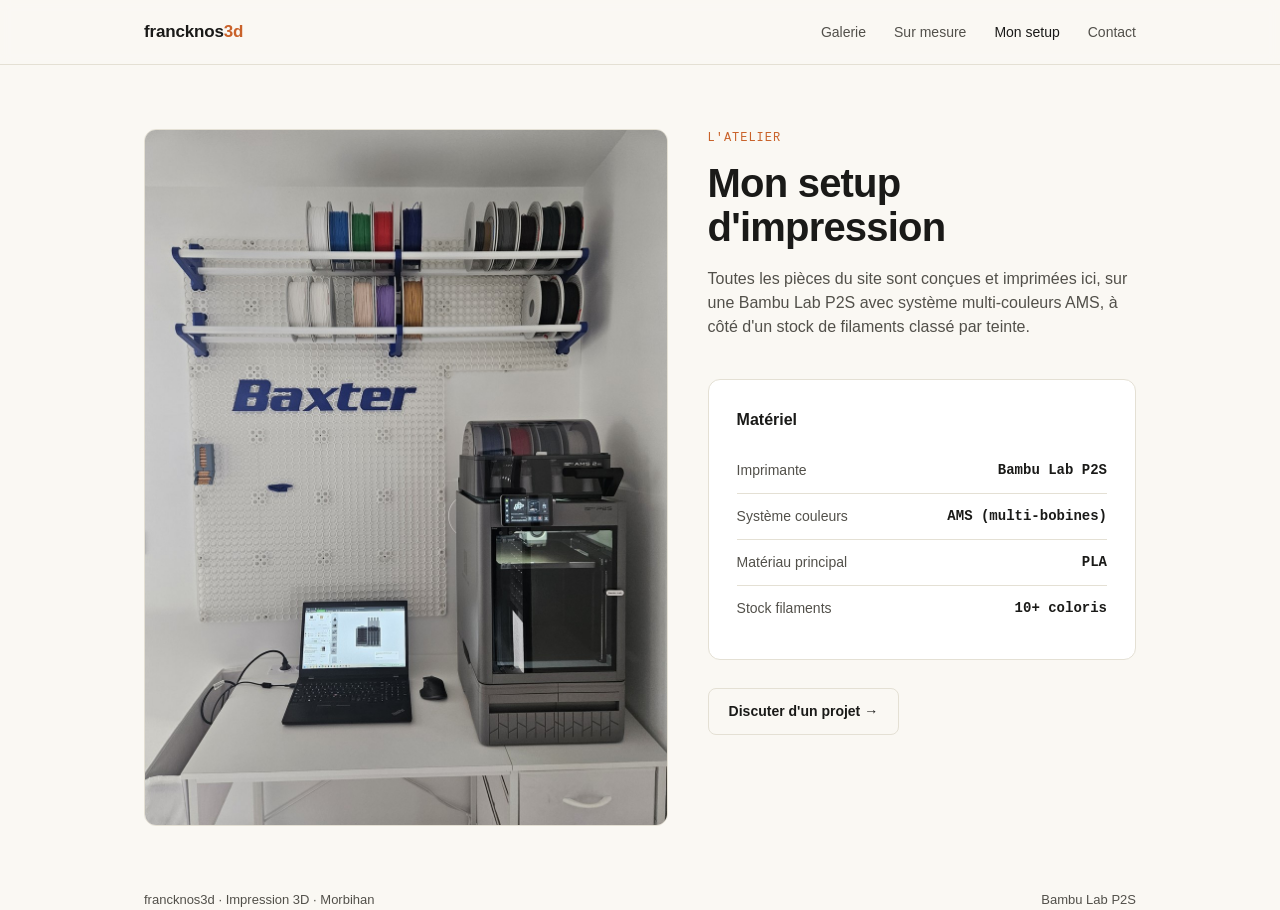
==== setup.html @ 126cc0fb "Horloge squelette en tête, page Mon Setup, correction galerie" ====
<!DOCTYPE html>
<html lang="fr">
<head>
<meta charset="UTF-8">
<meta name="viewport" content="width=device-width, initial-scale=1.0">
<title>Mon setup — Francknos 3D</title>
<meta name="description" content="Le setup d'impression 3D : Bambu Lab P2S et stock de filaments.">
<style>
  :root {
    --ink: #1a1a18;
    --ink-soft: #52504a;
    --surface: #faf8f3;
    --surface-raised: #ffffff;
    --border: #e4e0d4;
    --accent: #c9622a;
    --mono: "JetBrains Mono", "SF Mono", Consolas, monospace;
    --sans: -apple-system, "Segoe UI", Roboto, "Helvetica Neue", Arial, sans-serif;
  }
  * { box-sizing: border-box; }
  html { scroll-behavior: smooth; }
  body { margin: 0; font-family: var(--sans); color: var(--ink); background: var(--surface); line-height: 1.5; }
  a { color: inherit; }
  .wrap { max-width: 1040px; margin: 0 auto; padding: 0 24px; }

  header.top {
    position: sticky; top: 0; z-index: 10;
    background: rgba(250,248,243,0.92); backdrop-filter: blur(6px);
    border-bottom: 1px solid var(--border);
  }
  nav.wrap { display: flex; align-items: center; justify-content: space-between; height: 64px; }
  .brand { font-weight: 700; font-size: 17px; letter-spacing: -0.01em; text-decoration: none; }
  .brand span { color: var(--accent); }
  .navlinks { display: flex; gap: 28px; font-size: 14px; }
  .navlinks a { text-decoration: none; color: var(--ink-soft); font-weight: 500; }
  .navlinks a:hover, .navlinks a.active { color: var(--ink); }

  section { padding: 64px 0; }
  .eyebrow {
    font-family: var(--mono); font-size: 12px; text-transform: uppercase; letter-spacing: 0.08em;
    color: var(--accent); margin: 0 0 14px;
  }
  h1 { font-size: clamp(28px, 4vw, 40px); line-height: 1.1; letter-spacing: -0.02em; margin: 0 0 18px; font-weight: 700; }
  .lede { font-size: 16px; color: var(--ink-soft); max-width: 60ch; margin: 0 0 40px; }

  .setup-grid { display: grid; grid-template-columns: 1.1fr 0.9fr; gap: 40px; align-items: start; }
  .setup-photo { border-radius: 12px; overflow: hidden; border: 1px solid var(--border); }
  .setup-photo img { width: 100%; display: block; }

  .spec-card { background: var(--surface-raised); border: 1px solid var(--border); border-radius: 12px; padding: 28px; }
  .spec-card h3 { margin: 0 0 16px; font-size: 16px; }
  .spec-row { display: flex; justify-content: space-between; padding: 12px 0; border-bottom: 1px solid var(--border); font-size: 14px; }
  .spec-row:last-child { border-bottom: none; }
  .spec-label { color: var(--ink-soft); }
  .spec-val { font-family: var(--mono); font-weight: 600; text-align: right; }

  .btn {
    display: inline-flex; align-items: center; gap: 8px;
    padding: 12px 20px; border-radius: 8px; font-size: 14px; font-weight: 600;
    text-decoration: none; border: 1px solid var(--border); color: var(--ink); background: transparent;
  }
  .btn:hover { border-color: var(--ink-soft); }

  footer { padding: 32px 0 48px; font-size: 13px; color: var(--ink-soft); display: flex; justify-content: space-between; }

  @media (max-width: 760px) {
    .setup-grid { grid-template-columns: 1fr; }
    .navlinks { display: none; }
  }
</style>
</head>
<body>

<header class="top">
  <nav class="wrap">
    <a href="index.html" class="brand">francknos<span>3d</span></a>
    <div class="navlinks">
      <a href="index.html#galerie">Galerie</a>
      <a href="index.html#sur-mesure">Sur mesure</a>
      <a href="setup.html" class="active">Mon setup</a>
      <a href="index.html#contact">Contact</a>
    </div>
  </nav>
</header>

<section>
  <div class="wrap setup-grid">
    <div class="setup-photo">
      <img src="img/setup.jpg" alt="Setup d'impression 3D : Bambu Lab P2S et stock de filaments">
    </div>
    <div>
      <p class="eyebrow">L'atelier</p>
      <h1>Mon setup d'impression</h1>
      <p class="lede">Toutes les pièces du site sont conçues et imprimées ici, sur une Bambu Lab P2S avec système multi-couleurs AMS, à côté d'un stock de filaments classé par teinte.</p>
      <div class="spec-card">
        <h3>Matériel</h3>
        <div class="spec-row"><span class="spec-label">Imprimante</span><span class="spec-val">Bambu Lab P2S</span></div>
        <div class="spec-row"><span class="spec-label">Système couleurs</span><span class="spec-val">AMS (multi-bobines)</span></div>
        <div class="spec-row"><span class="spec-label">Matériau principal</span><span class="spec-val">PLA</span></div>
        <div class="spec-row"><span class="spec-label">Stock filaments</span><span class="spec-val">10+ coloris</span></div>
      </div>
      <p style="margin-top:28px;">
        <a href="index.html#contact" class="btn">Discuter d'un projet →</a>
      </p>
    </div>
  </div>
</section>

<footer class="wrap">
  <span>francknos3d · Impression 3D · Morbihan</span>
  <span>Bambu Lab P2S</span>
</footer>

</body>
</html>
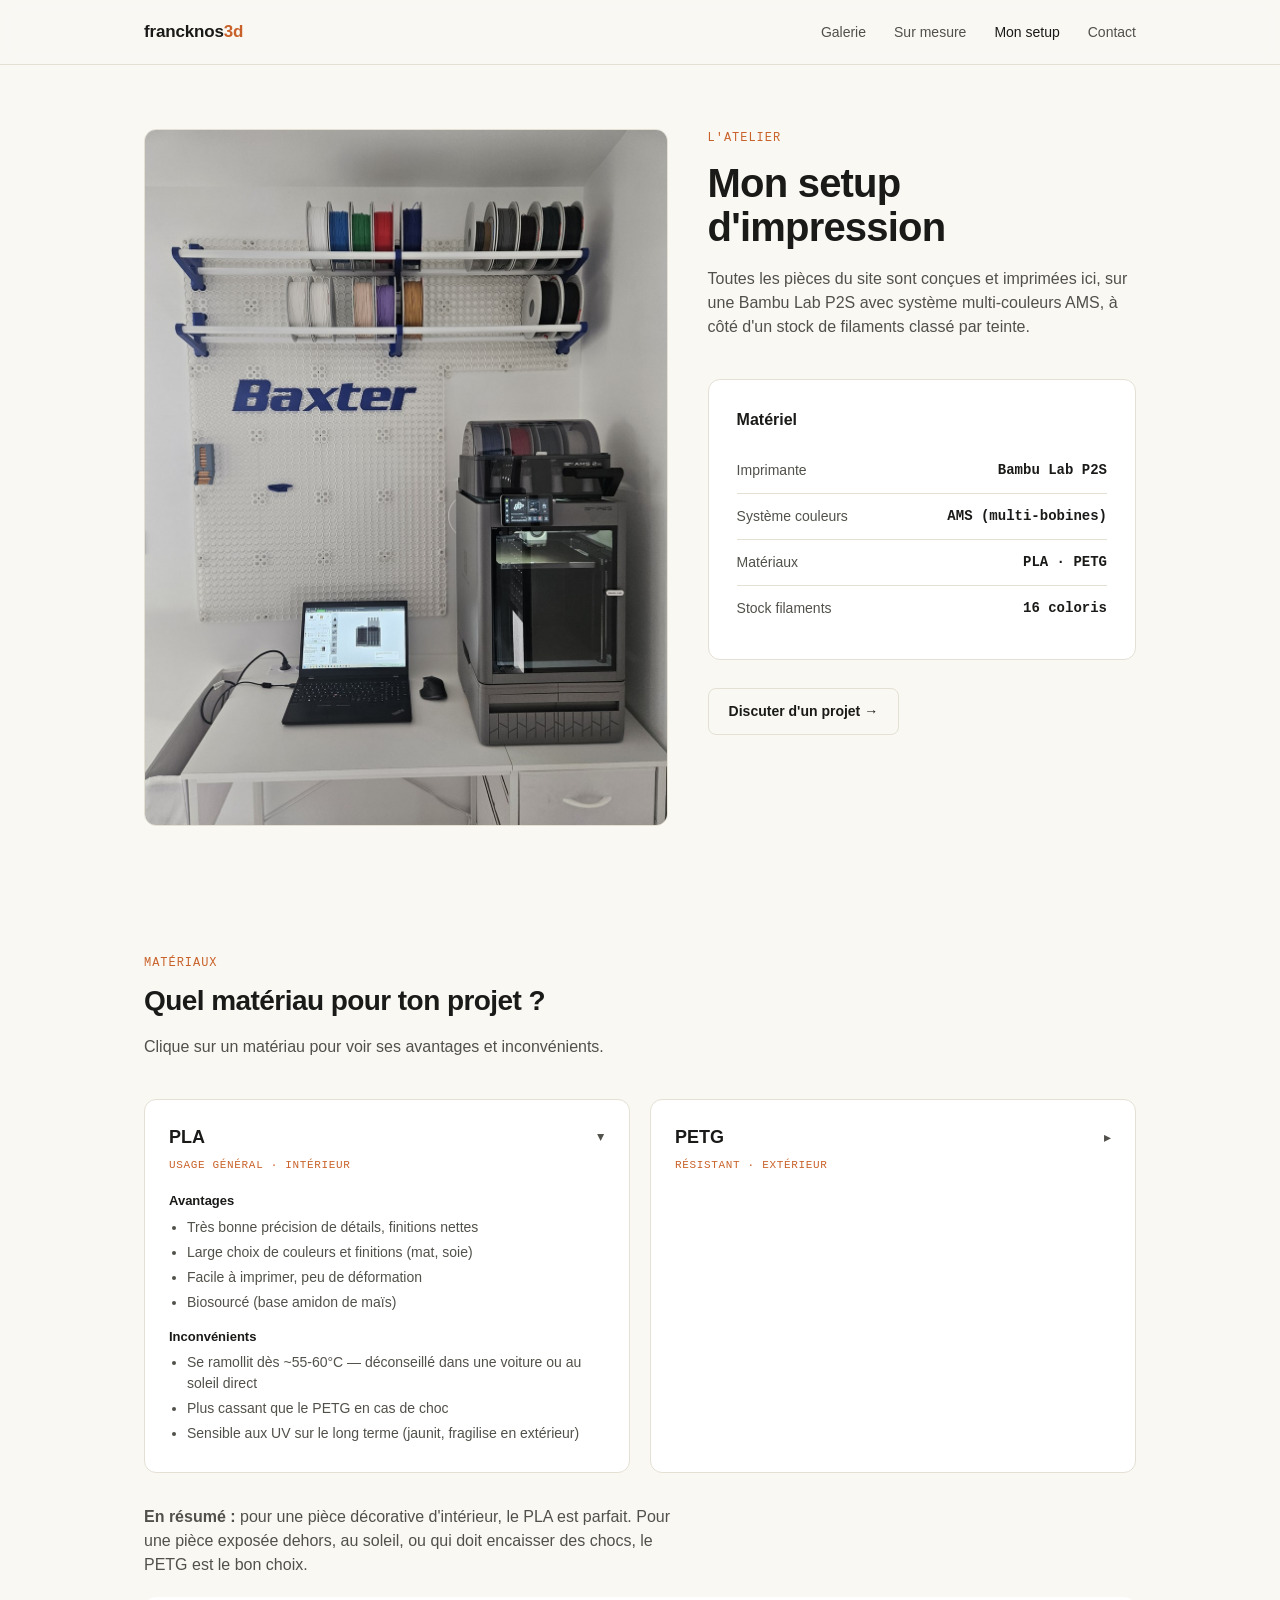
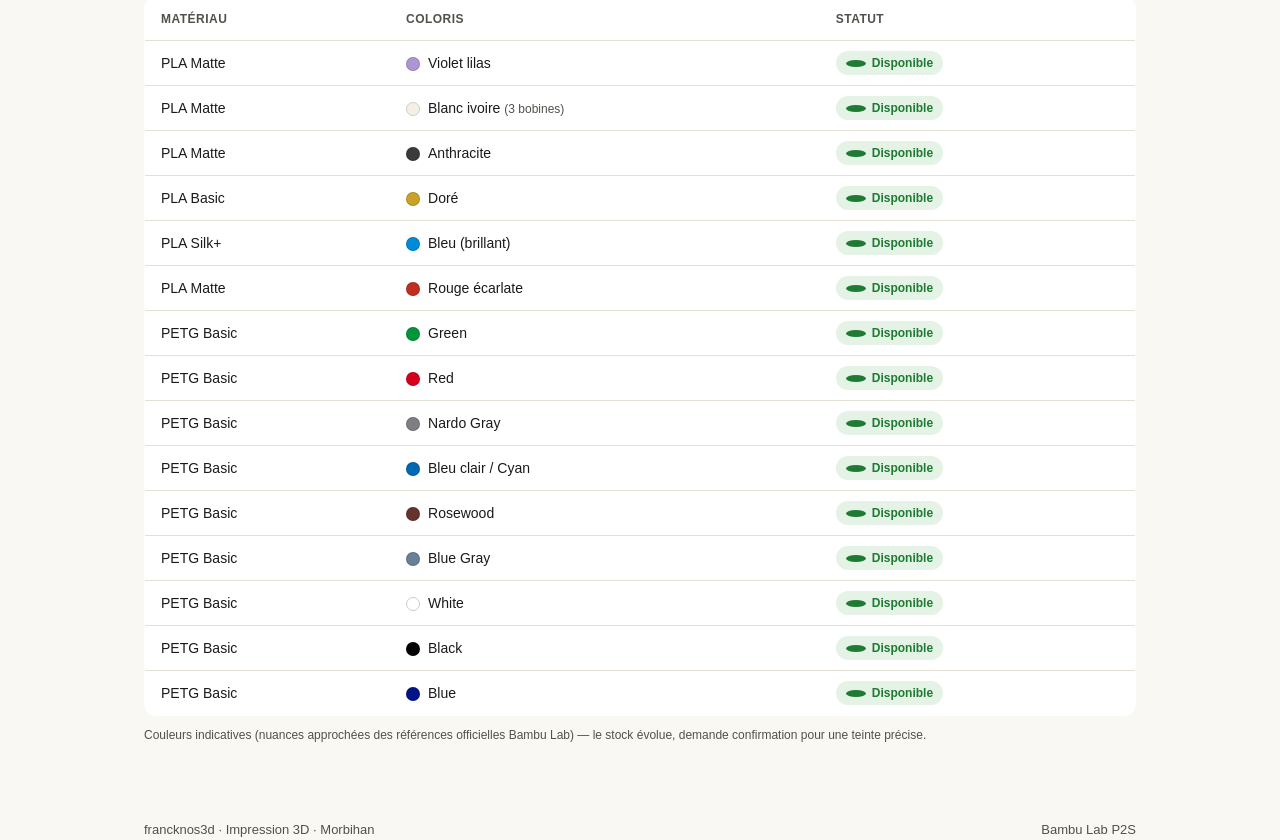
==== commit 30818989: "Ajout matériaux PLA/PETG (avantages/inconvénients) et tableau de couleurs avec statut" ====
--- a/setup.html
+++ b/setup.html
@@ -53,6 +53,34 @@
   .spec-label { color: var(--ink-soft); }
   .spec-val { font-family: var(--mono); font-weight: 600; text-align: right; }
 
+  .mat-grid { display: grid; grid-template-columns: 1fr 1fr; gap: 20px; margin-bottom: 32px; }
+  .mat-card {
+    background: var(--surface-raised); border: 1px solid var(--border); border-radius: 12px;
+    padding: 24px; cursor: pointer;
+  }
+  .mat-card summary { list-style: none; cursor: pointer; }
+  .mat-card summary::-webkit-details-marker { display: none; }
+  .mat-card[open] summary .chevron { transform: rotate(90deg); }
+  .mat-head { display: flex; align-items: center; justify-content: space-between; }
+  .mat-name { font-size: 18px; font-weight: 700; }
+  .mat-tag { font-family: var(--mono); font-size: 11px; color: var(--accent); text-transform: uppercase; letter-spacing: 0.06em; }
+  .chevron { font-size: 14px; color: var(--ink-soft); transition: transform 0.15s ease; }
+  .mat-body { margin-top: 16px; font-size: 14px; color: var(--ink-soft); }
+  .mat-body h4 { font-size: 13px; color: var(--ink); margin: 14px 0 6px; }
+  .mat-body ul { margin: 0; padding-left: 18px; }
+  .mat-body li { margin-bottom: 4px; }
+
+  .color-table { width: 100%; border-collapse: collapse; background: var(--surface-raised); border: 1px solid var(--border); border-radius: 12px; overflow: hidden; font-size: 14px; }
+  .color-table th { text-align: left; padding: 12px 16px; border-bottom: 1px solid var(--border); color: var(--ink-soft); font-weight: 600; font-size: 12px; text-transform: uppercase; letter-spacing: 0.04em; }
+  .color-table td { padding: 10px 16px; border-bottom: 1px solid var(--border); vertical-align: middle; }
+  .color-table tr:last-child td { border-bottom: none; }
+  .swatch { display: inline-block; width: 14px; height: 14px; border-radius: 50%; border: 1px solid rgba(0,0,0,0.15); margin-right: 8px; vertical-align: middle; }
+  .status { display: inline-flex; align-items: center; gap: 6px; font-size: 12px; font-weight: 600; padding: 3px 10px; border-radius: 999px; }
+  .status.ok { background: #e4f3e6; color: #1f7a33; }
+  .status.out { background: #f5e4e0; color: #a43c22; }
+  .status.dot { width: 7px; height: 7px; border-radius: 50%; }
+  .status.ok .status.dot { background: #1f7a33; }
+
   .btn {
     display: inline-flex; align-items: center; gap: 8px;
     padding: 12px 20px; border-radius: 8px; font-size: 14px; font-weight: 600;
@@ -64,7 +92,11 @@
 
   @media (max-width: 760px) {
     .setup-grid { grid-template-columns: 1fr; }
-    .navlinks { display: none; }
+    .mat-grid { grid-template-columns: 1fr; }
+    .color-table { font-size: 13px; }
+    .color-table th, .color-table td { padding: 8px 10px; }
+    nav.wrap { flex-wrap: wrap; height: auto; padding: 12px 24px; gap: 10px; }
+    .navlinks { display: flex; gap: 16px; font-size: 13px; flex-wrap: wrap; width: 100%; justify-content: center; }
   }
 </style>
 </head>
@@ -95,8 +127,8 @@
         <h3>Matériel</h3>
         <div class="spec-row"><span class="spec-label">Imprimante</span><span class="spec-val">Bambu Lab P2S</span></div>
         <div class="spec-row"><span class="spec-label">Système couleurs</span><span class="spec-val">AMS (multi-bobines)</span></div>
-        <div class="spec-row"><span class="spec-label">Matériau principal</span><span class="spec-val">PLA</span></div>
-        <div class="spec-row"><span class="spec-label">Stock filaments</span><span class="spec-val">10+ coloris</span></div>
+        <div class="spec-row"><span class="spec-label">Matériaux</span><span class="spec-val">PLA · PETG</span></div>
+        <div class="spec-row"><span class="spec-label">Stock filaments</span><span class="spec-val">16 coloris</span></div>
       </div>
       <p style="margin-top:28px;">
         <a href="index.html#contact" class="btn">Discuter d'un projet →</a>
@@ -105,6 +137,90 @@
   </div>
 </section>
 
+<section>
+  <div class="wrap">
+    <p class="eyebrow">Matériaux</p>
+    <h1 style="font-size:28px;">Quel matériau pour ton projet ?</h1>
+    <p class="lede">Clique sur un matériau pour voir ses avantages et inconvénients.</p>
+    <div class="mat-grid">
+      <details class="mat-card" open>
+        <summary>
+          <div class="mat-head">
+            <span class="mat-name">PLA</span>
+            <span class="chevron">▸</span>
+          </div>
+          <span class="mat-tag">Usage général · intérieur</span>
+        </summary>
+        <div class="mat-body">
+          <h4>Avantages</h4>
+          <ul>
+            <li>Très bonne précision de détails, finitions nettes</li>
+            <li>Large choix de couleurs et finitions (mat, soie)</li>
+            <li>Facile à imprimer, peu de déformation</li>
+            <li>Biosourcé (base amidon de maïs)</li>
+          </ul>
+          <h4>Inconvénients</h4>
+          <ul>
+            <li>Se ramollit dès ~55-60°C — déconseillé dans une voiture ou au soleil direct</li>
+            <li>Plus cassant que le PETG en cas de choc</li>
+            <li>Sensible aux UV sur le long terme (jaunit, fragilise en extérieur)</li>
+          </ul>
+        </div>
+      </details>
+      <details class="mat-card">
+        <summary>
+          <div class="mat-head">
+            <span class="mat-name">PETG</span>
+            <span class="chevron">▸</span>
+          </div>
+          <span class="mat-tag">Résistant · extérieur</span>
+        </summary>
+        <div class="mat-body">
+          <h4>Avantages</h4>
+          <ul>
+            <li>Bonne tenue en extérieur et aux UV</li>
+            <li>Résiste à la chaleur (jusqu'à ~70-80°C)</li>
+            <li>Plus souple et résistant aux chocs que le PLA</li>
+            <li>Résiste bien à l'humidité et aux produits courants</li>
+          </ul>
+          <h4>Inconvénients</h4>
+          <ul>
+            <li>Finitions légèrement moins nettes que le PLA sur les petits détails</li>
+            <li>Peut légèrement "filer" (stringing) si mal réglé</li>
+            <li>Un peu plus cher que le PLA</li>
+          </ul>
+        </div>
+      </details>
+    </div>
+
+    <p class="lede" style="margin-bottom:20px;"><strong>En résumé :</strong> pour une pièce décorative d'intérieur, le PLA est parfait. Pour une pièce exposée dehors, au soleil, ou qui doit encaisser des chocs, le PETG est le bon choix.</p>
+
+    <table class="color-table">
+      <thead>
+        <tr><th>Matériau</th><th>Coloris</th><th>Statut</th></tr>
+      </thead>
+      <tbody>
+        <tr><td>PLA Matte</td><td><span class="swatch" style="background:#AE96D4"></span>Violet lilas</td><td><span class="status ok"><span class="status dot"></span>Disponible</span></td></tr>
+        <tr><td>PLA Matte</td><td><span class="swatch" style="background:#F5F0E6;border-color:#ccc"></span>Blanc ivoire <span style="color:var(--ink-soft);font-size:12px;">(3 bobines)</span></td><td><span class="status ok"><span class="status dot"></span>Disponible</span></td></tr>
+        <tr><td>PLA Matte</td><td><span class="swatch" style="background:#3B3B3B"></span>Anthracite</td><td><span class="status ok"><span class="status dot"></span>Disponible</span></td></tr>
+        <tr><td>PLA Basic</td><td><span class="swatch" style="background:#C9A227"></span>Doré</td><td><span class="status ok"><span class="status dot"></span>Disponible</span></td></tr>
+        <tr><td>PLA Silk+</td><td><span class="swatch" style="background:#008BDA"></span>Bleu (brillant)</td><td><span class="status ok"><span class="status dot"></span>Disponible</span></td></tr>
+        <tr><td>PLA Matte</td><td><span class="swatch" style="background:#C12E1F"></span>Rouge écarlate</td><td><span class="status ok"><span class="status dot"></span>Disponible</span></td></tr>
+        <tr><td>PETG Basic</td><td><span class="swatch" style="background:#009639"></span>Green</td><td><span class="status ok"><span class="status dot"></span>Disponible</span></td></tr>
+        <tr><td>PETG Basic</td><td><span class="swatch" style="background:#D6001C"></span>Red</td><td><span class="status ok"><span class="status dot"></span>Disponible</span></td></tr>
+        <tr><td>PETG Basic</td><td><span class="swatch" style="background:#7F7E83"></span>Nardo Gray</td><td><span class="status ok"><span class="status dot"></span>Disponible</span></td></tr>
+        <tr><td>PETG Basic</td><td><span class="swatch" style="background:#0069B1"></span>Bleu clair / Cyan</td><td><span class="status ok"><span class="status dot"></span>Disponible</span></td></tr>
+        <tr><td>PETG Basic</td><td><span class="swatch" style="background:#65332E"></span>Rosewood</td><td><span class="status ok"><span class="status dot"></span>Disponible</span></td></tr>
+        <tr><td>PETG Basic</td><td><span class="swatch" style="background:#688197"></span>Blue Gray</td><td><span class="status ok"><span class="status dot"></span>Disponible</span></td></tr>
+        <tr><td>PETG Basic</td><td><span class="swatch" style="background:#FFFFFF;border-color:#ccc"></span>White</td><td><span class="status ok"><span class="status dot"></span>Disponible</span></td></tr>
+        <tr><td>PETG Basic</td><td><span class="swatch" style="background:#000000"></span>Black</td><td><span class="status ok"><span class="status dot"></span>Disponible</span></td></tr>
+        <tr><td>PETG Basic</td><td><span class="swatch" style="background:#001489"></span>Blue</td><td><span class="status ok"><span class="status dot"></span>Disponible</span></td></tr>
+      </tbody>
+    </table>
+    <p style="font-size:12px;color:var(--ink-soft);margin-top:10px;">Couleurs indicatives (nuances approchées des références officielles Bambu Lab) — le stock évolue, demande confirmation pour une teinte précise.</p>
+  </div>
+</section>
+
 <footer class="wrap">
   <span>francknos3d · Impression 3D · Morbihan</span>
   <span>Bambu Lab P2S</span>
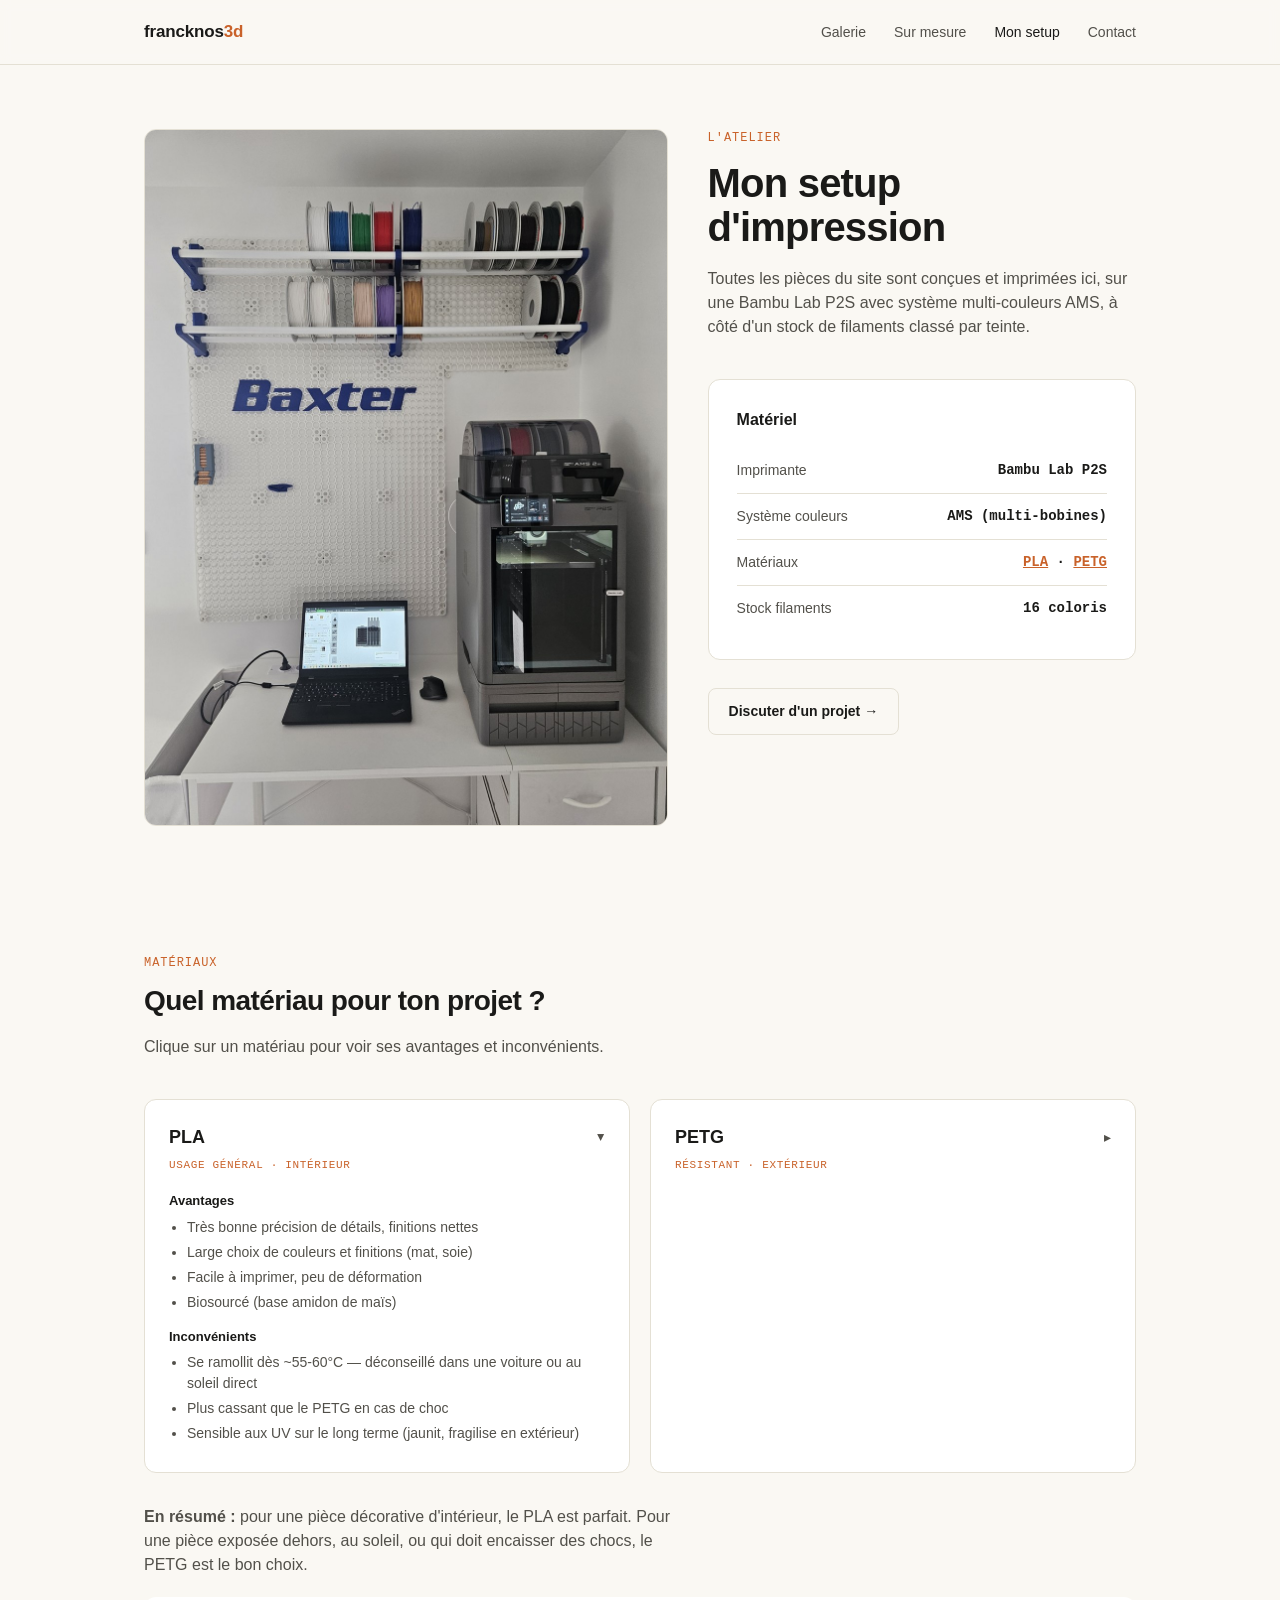
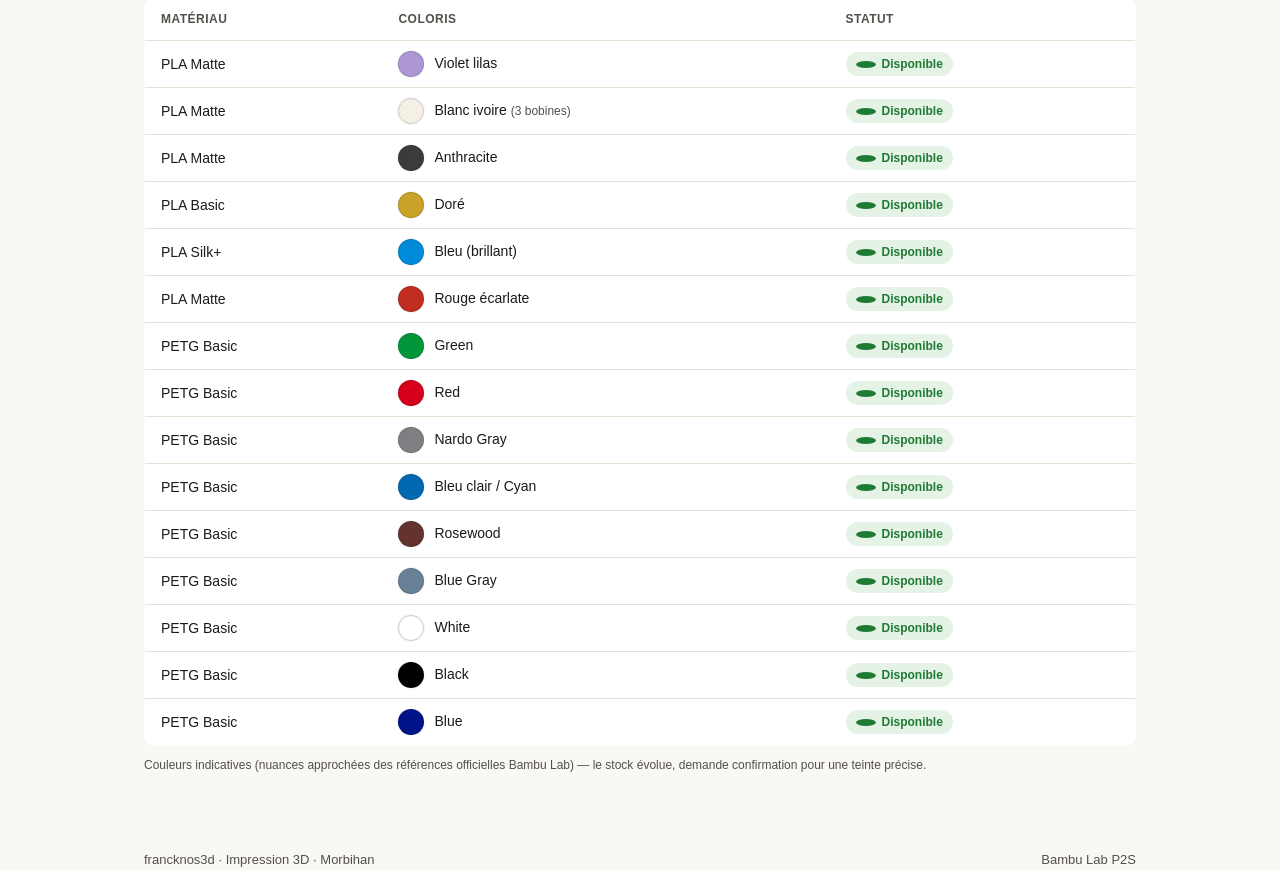
==== commit 934e84c2: "Liens cliquables PLA/PETG vers section matériaux, pastilles couleurs agrandies" ====
--- a/setup.html
+++ b/setup.html
@@ -5,6 +5,9 @@
 <meta name="viewport" content="width=device-width, initial-scale=1.0">
 <title>Mon setup — Francknos 3D</title>
 <meta name="description" content="Le setup d'impression 3D : Bambu Lab P2S et stock de filaments.">
+<link rel="icon" type="image/x-icon" href="favicon.ico">
+<link rel="apple-touch-icon" sizes="180x180" href="apple-touch-icon.png">
+<link rel="icon" type="image/png" sizes="192x192" href="icon-192.png">
 <style>
   :root {
     --ink: #1a1a18;
@@ -74,7 +77,7 @@
   .color-table th { text-align: left; padding: 12px 16px; border-bottom: 1px solid var(--border); color: var(--ink-soft); font-weight: 600; font-size: 12px; text-transform: uppercase; letter-spacing: 0.04em; }
   .color-table td { padding: 10px 16px; border-bottom: 1px solid var(--border); vertical-align: middle; }
   .color-table tr:last-child td { border-bottom: none; }
-  .swatch { display: inline-block; width: 14px; height: 14px; border-radius: 50%; border: 1px solid rgba(0,0,0,0.15); margin-right: 8px; vertical-align: middle; }
+  .swatch { display: inline-block; width: 26px; height: 26px; border-radius: 50%; border: 1px solid rgba(0,0,0,0.15); margin-right: 10px; vertical-align: middle; box-shadow: 0 0 0 1px rgba(0,0,0,0.04); }
   .status { display: inline-flex; align-items: center; gap: 6px; font-size: 12px; font-weight: 600; padding: 3px 10px; border-radius: 999px; }
   .status.ok { background: #e4f3e6; color: #1f7a33; }
   .status.out { background: #f5e4e0; color: #a43c22; }
@@ -127,7 +130,7 @@
         <h3>Matériel</h3>
         <div class="spec-row"><span class="spec-label">Imprimante</span><span class="spec-val">Bambu Lab P2S</span></div>
         <div class="spec-row"><span class="spec-label">Système couleurs</span><span class="spec-val">AMS (multi-bobines)</span></div>
-        <div class="spec-row"><span class="spec-label">Matériaux</span><span class="spec-val">PLA · PETG</span></div>
+        <div class="spec-row"><span class="spec-label">Matériaux</span><span class="spec-val"><a href="#mat-pla" style="color:var(--accent);text-decoration:underline;">PLA</a> · <a href="#mat-petg" style="color:var(--accent);text-decoration:underline;">PETG</a></span></div>
         <div class="spec-row"><span class="spec-label">Stock filaments</span><span class="spec-val">16 coloris</span></div>
       </div>
       <p style="margin-top:28px;">
@@ -143,7 +146,7 @@
     <h1 style="font-size:28px;">Quel matériau pour ton projet ?</h1>
     <p class="lede">Clique sur un matériau pour voir ses avantages et inconvénients.</p>
     <div class="mat-grid">
-      <details class="mat-card" open>
+      <details class="mat-card" id="mat-pla" open>
         <summary>
           <div class="mat-head">
             <span class="mat-name">PLA</span>
@@ -167,7 +170,7 @@
           </ul>
         </div>
       </details>
-      <details class="mat-card">
+      <details class="mat-card" id="mat-petg">
         <summary>
           <div class="mat-head">
             <span class="mat-name">PETG</span>
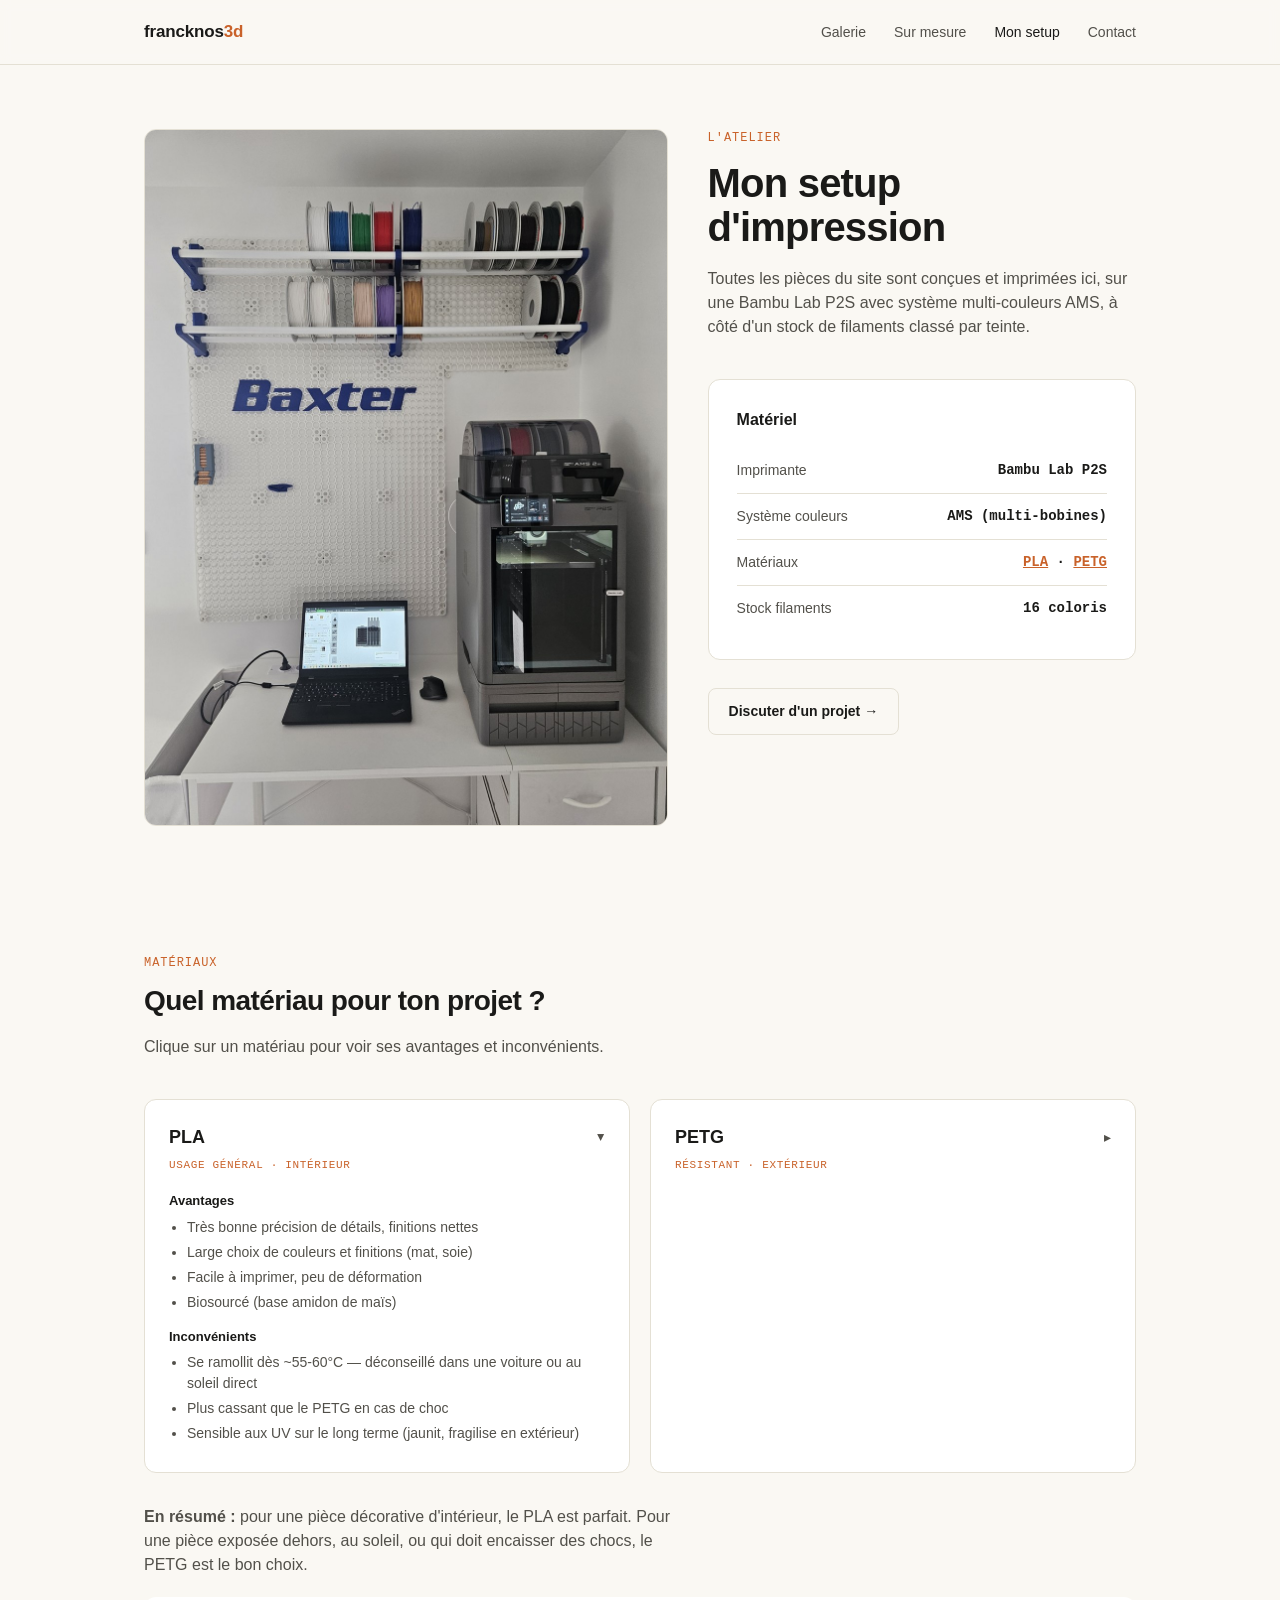
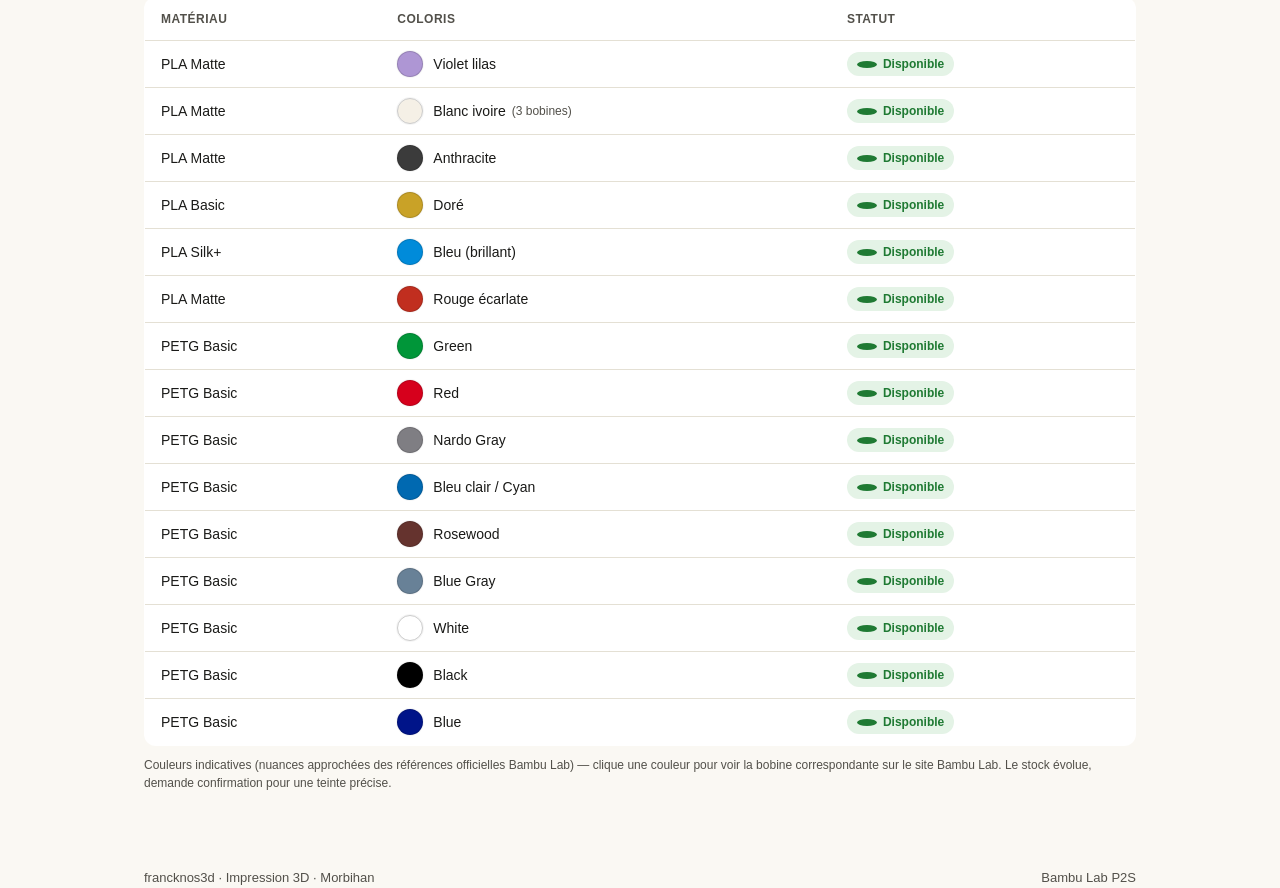
==== commit 1c990c50: "Liens produit Bambu Lab sur chaque couleur du tableau" ====
--- a/setup.html
+++ b/setup.html
@@ -77,6 +77,7 @@
   .color-table th { text-align: left; padding: 12px 16px; border-bottom: 1px solid var(--border); color: var(--ink-soft); font-weight: 600; font-size: 12px; text-transform: uppercase; letter-spacing: 0.04em; }
   .color-table td { padding: 10px 16px; border-bottom: 1px solid var(--border); vertical-align: middle; }
   .color-table tr:last-child td { border-bottom: none; }
+  .color-table tbody tr:hover { background: #fdf6ed; }
   .swatch { display: inline-block; width: 26px; height: 26px; border-radius: 50%; border: 1px solid rgba(0,0,0,0.15); margin-right: 10px; vertical-align: middle; box-shadow: 0 0 0 1px rgba(0,0,0,0.04); }
   .status { display: inline-flex; align-items: center; gap: 6px; font-size: 12px; font-weight: 600; padding: 3px 10px; border-radius: 999px; }
   .status.ok { background: #e4f3e6; color: #1f7a33; }
@@ -203,24 +204,24 @@
         <tr><th>Matériau</th><th>Coloris</th><th>Statut</th></tr>
       </thead>
       <tbody>
-        <tr><td>PLA Matte</td><td><span class="swatch" style="background:#AE96D4"></span>Violet lilas</td><td><span class="status ok"><span class="status dot"></span>Disponible</span></td></tr>
-        <tr><td>PLA Matte</td><td><span class="swatch" style="background:#F5F0E6;border-color:#ccc"></span>Blanc ivoire <span style="color:var(--ink-soft);font-size:12px;">(3 bobines)</span></td><td><span class="status ok"><span class="status dot"></span>Disponible</span></td></tr>
-        <tr><td>PLA Matte</td><td><span class="swatch" style="background:#3B3B3B"></span>Anthracite</td><td><span class="status ok"><span class="status dot"></span>Disponible</span></td></tr>
-        <tr><td>PLA Basic</td><td><span class="swatch" style="background:#C9A227"></span>Doré</td><td><span class="status ok"><span class="status dot"></span>Disponible</span></td></tr>
-        <tr><td>PLA Silk+</td><td><span class="swatch" style="background:#008BDA"></span>Bleu (brillant)</td><td><span class="status ok"><span class="status dot"></span>Disponible</span></td></tr>
-        <tr><td>PLA Matte</td><td><span class="swatch" style="background:#C12E1F"></span>Rouge écarlate</td><td><span class="status ok"><span class="status dot"></span>Disponible</span></td></tr>
-        <tr><td>PETG Basic</td><td><span class="swatch" style="background:#009639"></span>Green</td><td><span class="status ok"><span class="status dot"></span>Disponible</span></td></tr>
-        <tr><td>PETG Basic</td><td><span class="swatch" style="background:#D6001C"></span>Red</td><td><span class="status ok"><span class="status dot"></span>Disponible</span></td></tr>
-        <tr><td>PETG Basic</td><td><span class="swatch" style="background:#7F7E83"></span>Nardo Gray</td><td><span class="status ok"><span class="status dot"></span>Disponible</span></td></tr>
-        <tr><td>PETG Basic</td><td><span class="swatch" style="background:#0069B1"></span>Bleu clair / Cyan</td><td><span class="status ok"><span class="status dot"></span>Disponible</span></td></tr>
-        <tr><td>PETG Basic</td><td><span class="swatch" style="background:#65332E"></span>Rosewood</td><td><span class="status ok"><span class="status dot"></span>Disponible</span></td></tr>
-        <tr><td>PETG Basic</td><td><span class="swatch" style="background:#688197"></span>Blue Gray</td><td><span class="status ok"><span class="status dot"></span>Disponible</span></td></tr>
-        <tr><td>PETG Basic</td><td><span class="swatch" style="background:#FFFFFF;border-color:#ccc"></span>White</td><td><span class="status ok"><span class="status dot"></span>Disponible</span></td></tr>
-        <tr><td>PETG Basic</td><td><span class="swatch" style="background:#000000"></span>Black</td><td><span class="status ok"><span class="status dot"></span>Disponible</span></td></tr>
-        <tr><td>PETG Basic</td><td><span class="swatch" style="background:#001489"></span>Blue</td><td><span class="status ok"><span class="status dot"></span>Disponible</span></td></tr>
+        <tr><td>PLA Matte</td><td><a href="https://eu.store.bambulab.com/products/pla-matte" target="_blank" rel="noopener" style="display:flex;align-items:center;color:inherit;text-decoration:none;"><span class="swatch" style="background:#AE96D4"></span>Violet lilas</a></td><td><span class="status ok"><span class="status dot"></span>Disponible</span></td></tr>
+        <tr><td>PLA Matte</td><td><a href="https://eu.store.bambulab.com/products/pla-matte" target="_blank" rel="noopener" style="display:flex;align-items:center;color:inherit;text-decoration:none;"><span class="swatch" style="background:#F5F0E6;border-color:#ccc"></span>Blanc ivoire <span style="color:var(--ink-soft);font-size:12px;margin-left:6px;">(3 bobines)</span></a></td><td><span class="status ok"><span class="status dot"></span>Disponible</span></td></tr>
+        <tr><td>PLA Matte</td><td><a href="https://eu.store.bambulab.com/products/pla-matte" target="_blank" rel="noopener" style="display:flex;align-items:center;color:inherit;text-decoration:none;"><span class="swatch" style="background:#3B3B3B"></span>Anthracite</a></td><td><span class="status ok"><span class="status dot"></span>Disponible</span></td></tr>
+        <tr><td>PLA Basic</td><td><a href="https://eu.store.bambulab.com/products/pla-basic-filament" target="_blank" rel="noopener" style="display:flex;align-items:center;color:inherit;text-decoration:none;"><span class="swatch" style="background:#C9A227"></span>Doré</a></td><td><span class="status ok"><span class="status dot"></span>Disponible</span></td></tr>
+        <tr><td>PLA Silk+</td><td><a href="https://eu.store.bambulab.com/products/pla-silk-upgrade" target="_blank" rel="noopener" style="display:flex;align-items:center;color:inherit;text-decoration:none;"><span class="swatch" style="background:#008BDA"></span>Bleu (brillant)</a></td><td><span class="status ok"><span class="status dot"></span>Disponible</span></td></tr>
+        <tr><td>PLA Matte</td><td><a href="https://eu.store.bambulab.com/products/pla-matte" target="_blank" rel="noopener" style="display:flex;align-items:center;color:inherit;text-decoration:none;"><span class="swatch" style="background:#C12E1F"></span>Rouge écarlate</a></td><td><span class="status ok"><span class="status dot"></span>Disponible</span></td></tr>
+        <tr><td>PETG Basic</td><td><a href="https://eu.store.bambulab.com/products/petg-basic" target="_blank" rel="noopener" style="display:flex;align-items:center;color:inherit;text-decoration:none;"><span class="swatch" style="background:#009639"></span>Green</a></td><td><span class="status ok"><span class="status dot"></span>Disponible</span></td></tr>
+        <tr><td>PETG Basic</td><td><a href="https://eu.store.bambulab.com/products/petg-basic" target="_blank" rel="noopener" style="display:flex;align-items:center;color:inherit;text-decoration:none;"><span class="swatch" style="background:#D6001C"></span>Red</a></td><td><span class="status ok"><span class="status dot"></span>Disponible</span></td></tr>
+        <tr><td>PETG Basic</td><td><a href="https://eu.store.bambulab.com/products/petg-basic" target="_blank" rel="noopener" style="display:flex;align-items:center;color:inherit;text-decoration:none;"><span class="swatch" style="background:#7F7E83"></span>Nardo Gray</a></td><td><span class="status ok"><span class="status dot"></span>Disponible</span></td></tr>
+        <tr><td>PETG Basic</td><td><a href="https://eu.store.bambulab.com/products/petg-basic" target="_blank" rel="noopener" style="display:flex;align-items:center;color:inherit;text-decoration:none;"><span class="swatch" style="background:#0069B1"></span>Bleu clair / Cyan</a></td><td><span class="status ok"><span class="status dot"></span>Disponible</span></td></tr>
+        <tr><td>PETG Basic</td><td><a href="https://eu.store.bambulab.com/products/petg-basic" target="_blank" rel="noopener" style="display:flex;align-items:center;color:inherit;text-decoration:none;"><span class="swatch" style="background:#65332E"></span>Rosewood</a></td><td><span class="status ok"><span class="status dot"></span>Disponible</span></td></tr>
+        <tr><td>PETG Basic</td><td><a href="https://eu.store.bambulab.com/products/petg-basic" target="_blank" rel="noopener" style="display:flex;align-items:center;color:inherit;text-decoration:none;"><span class="swatch" style="background:#688197"></span>Blue Gray</a></td><td><span class="status ok"><span class="status dot"></span>Disponible</span></td></tr>
+        <tr><td>PETG Basic</td><td><a href="https://eu.store.bambulab.com/products/petg-basic" target="_blank" rel="noopener" style="display:flex;align-items:center;color:inherit;text-decoration:none;"><span class="swatch" style="background:#FFFFFF;border-color:#ccc"></span>White</a></td><td><span class="status ok"><span class="status dot"></span>Disponible</span></td></tr>
+        <tr><td>PETG Basic</td><td><a href="https://eu.store.bambulab.com/products/petg-basic" target="_blank" rel="noopener" style="display:flex;align-items:center;color:inherit;text-decoration:none;"><span class="swatch" style="background:#000000"></span>Black</a></td><td><span class="status ok"><span class="status dot"></span>Disponible</span></td></tr>
+        <tr><td>PETG Basic</td><td><a href="https://eu.store.bambulab.com/products/petg-basic" target="_blank" rel="noopener" style="display:flex;align-items:center;color:inherit;text-decoration:none;"><span class="swatch" style="background:#001489"></span>Blue</a></td><td><span class="status ok"><span class="status dot"></span>Disponible</span></td></tr>
       </tbody>
     </table>
-    <p style="font-size:12px;color:var(--ink-soft);margin-top:10px;">Couleurs indicatives (nuances approchées des références officielles Bambu Lab) — le stock évolue, demande confirmation pour une teinte précise.</p>
+    <p style="font-size:12px;color:var(--ink-soft);margin-top:10px;">Couleurs indicatives (nuances approchées des références officielles Bambu Lab) — clique une couleur pour voir la bobine correspondante sur le site Bambu Lab. Le stock évolue, demande confirmation pour une teinte précise.</p>
   </div>
 </section>
 
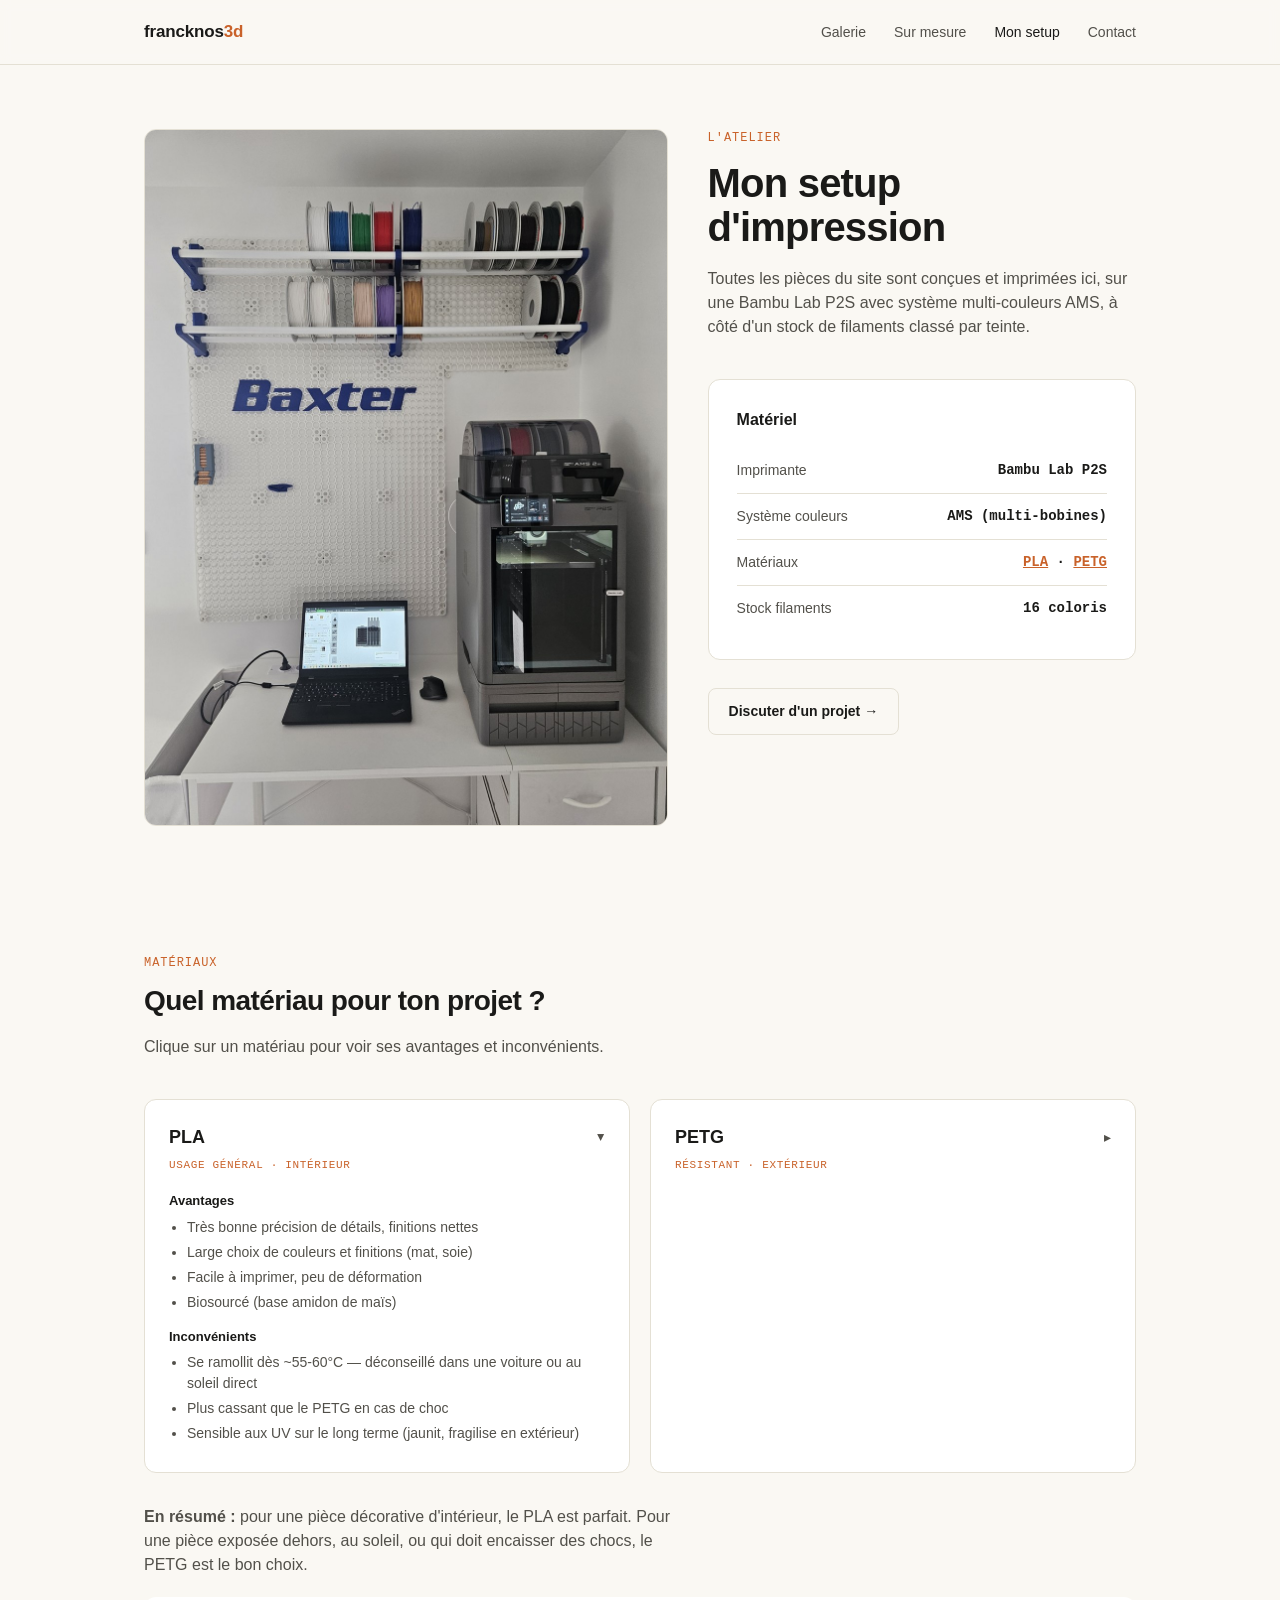
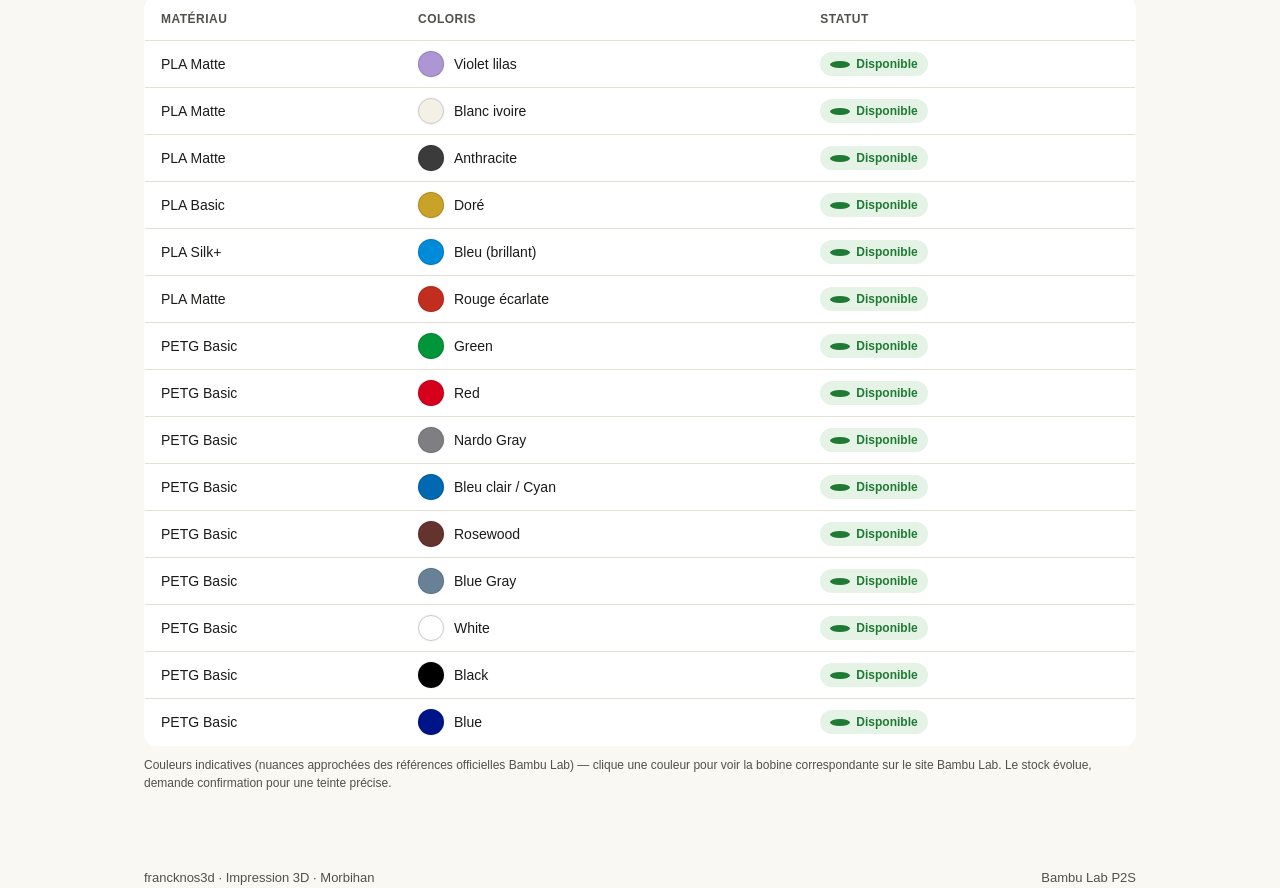
==== commit 2455a832: "Retrait mention nombre de bobines sur le blanc ivoire" ====
--- a/setup.html
+++ b/setup.html
@@ -205,7 +205,7 @@
       </thead>
       <tbody>
         <tr><td>PLA Matte</td><td><a href="https://eu.store.bambulab.com/products/pla-matte" target="_blank" rel="noopener" style="display:flex;align-items:center;color:inherit;text-decoration:none;"><span class="swatch" style="background:#AE96D4"></span>Violet lilas</a></td><td><span class="status ok"><span class="status dot"></span>Disponible</span></td></tr>
-        <tr><td>PLA Matte</td><td><a href="https://eu.store.bambulab.com/products/pla-matte" target="_blank" rel="noopener" style="display:flex;align-items:center;color:inherit;text-decoration:none;"><span class="swatch" style="background:#F5F0E6;border-color:#ccc"></span>Blanc ivoire <span style="color:var(--ink-soft);font-size:12px;margin-left:6px;">(3 bobines)</span></a></td><td><span class="status ok"><span class="status dot"></span>Disponible</span></td></tr>
+        <tr><td>PLA Matte</td><td><a href="https://eu.store.bambulab.com/products/pla-matte" target="_blank" rel="noopener" style="display:flex;align-items:center;color:inherit;text-decoration:none;"><span class="swatch" style="background:#F5F0E6;border-color:#ccc"></span>Blanc ivoire</a></td><td><span class="status ok"><span class="status dot"></span>Disponible</span></td></tr>
         <tr><td>PLA Matte</td><td><a href="https://eu.store.bambulab.com/products/pla-matte" target="_blank" rel="noopener" style="display:flex;align-items:center;color:inherit;text-decoration:none;"><span class="swatch" style="background:#3B3B3B"></span>Anthracite</a></td><td><span class="status ok"><span class="status dot"></span>Disponible</span></td></tr>
         <tr><td>PLA Basic</td><td><a href="https://eu.store.bambulab.com/products/pla-basic-filament" target="_blank" rel="noopener" style="display:flex;align-items:center;color:inherit;text-decoration:none;"><span class="swatch" style="background:#C9A227"></span>Doré</a></td><td><span class="status ok"><span class="status dot"></span>Disponible</span></td></tr>
         <tr><td>PLA Silk+</td><td><a href="https://eu.store.bambulab.com/products/pla-silk-upgrade" target="_blank" rel="noopener" style="display:flex;align-items:center;color:inherit;text-decoration:none;"><span class="swatch" style="background:#008BDA"></span>Bleu (brillant)</a></td><td><span class="status ok"><span class="status dot"></span>Disponible</span></td></tr>
